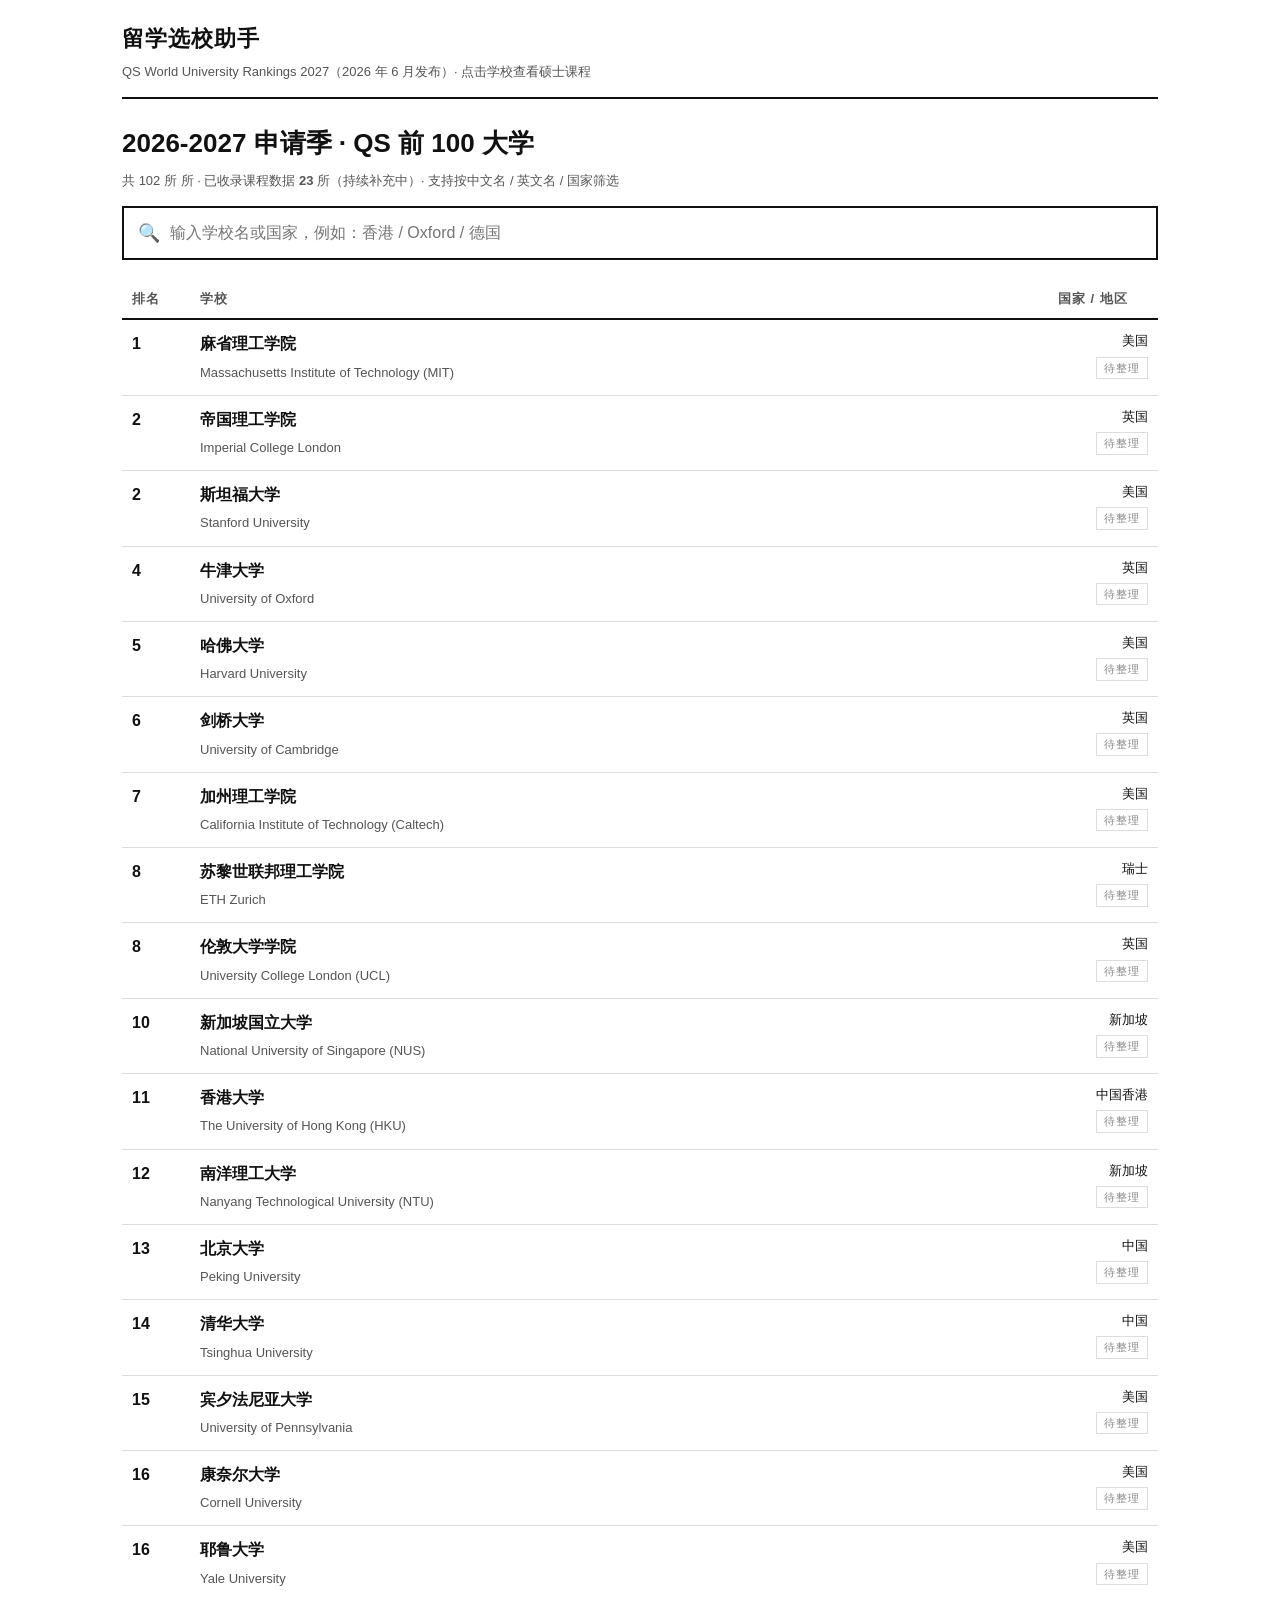
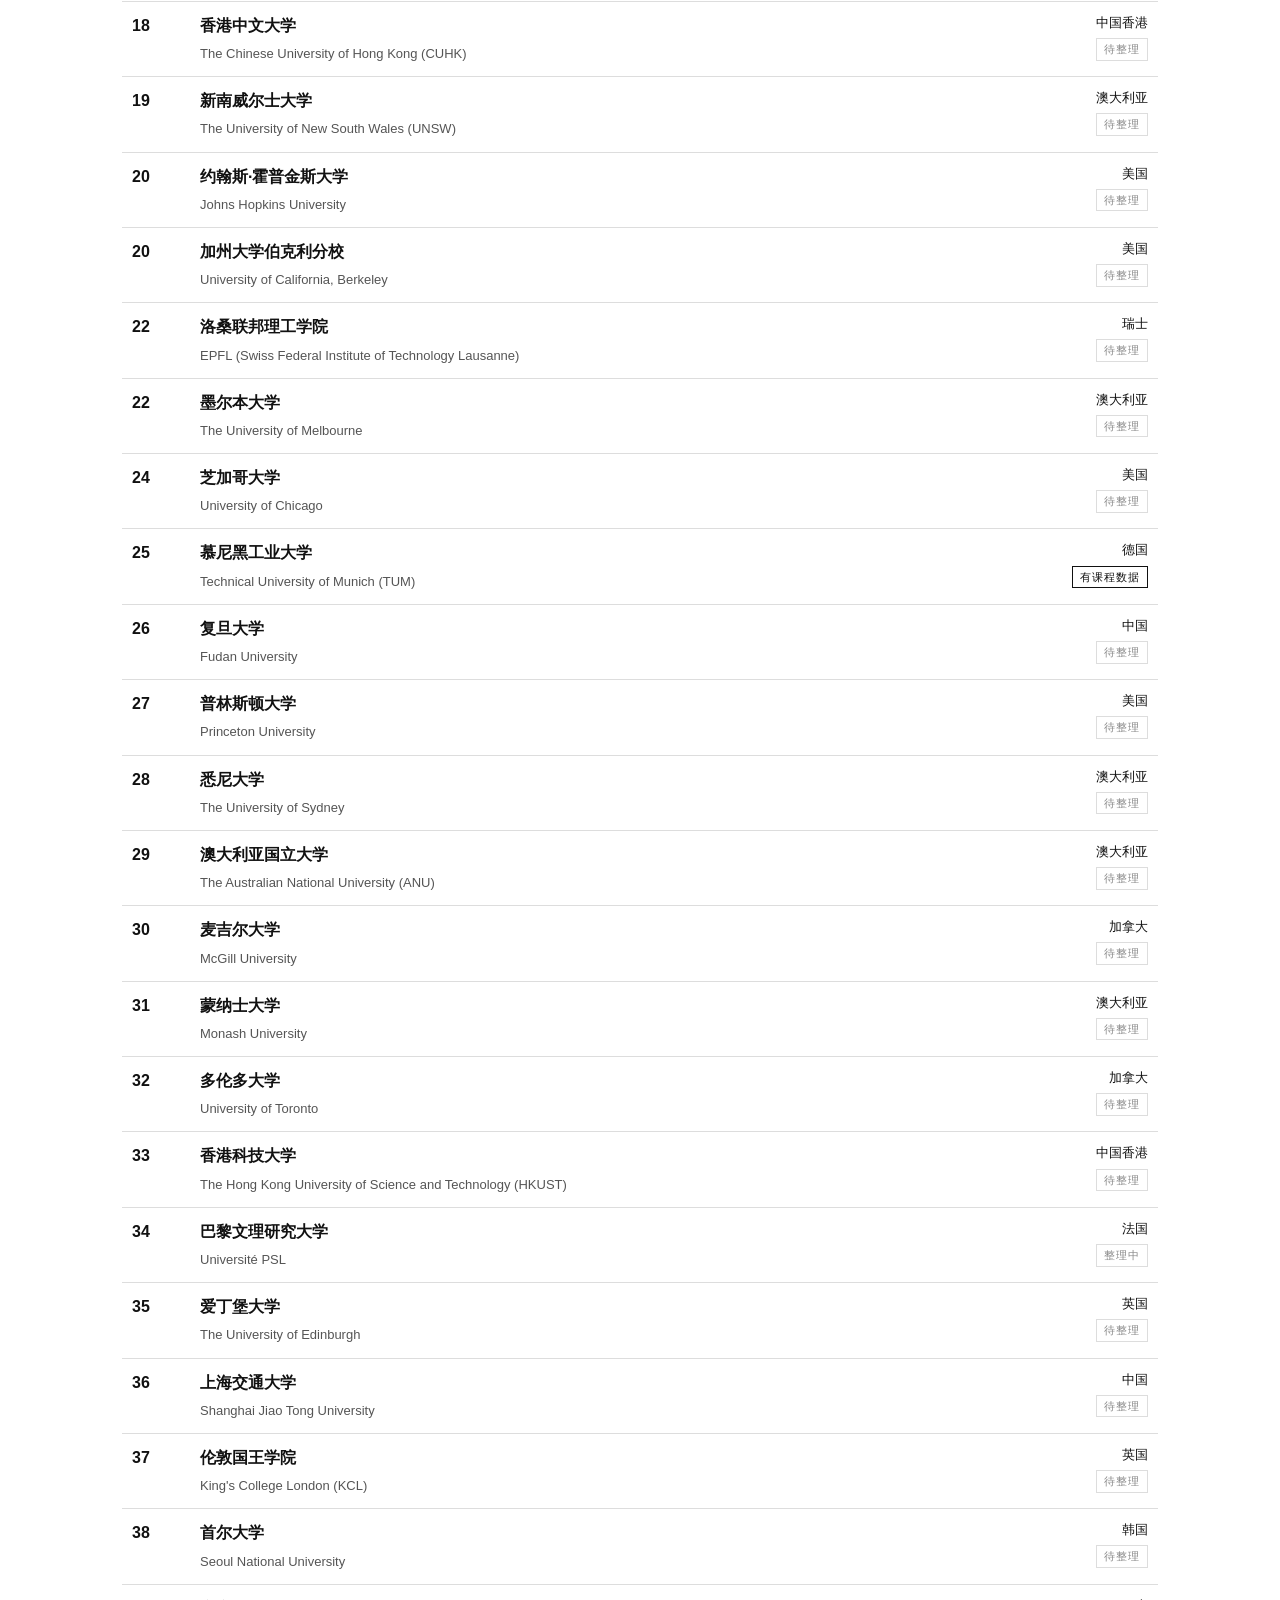
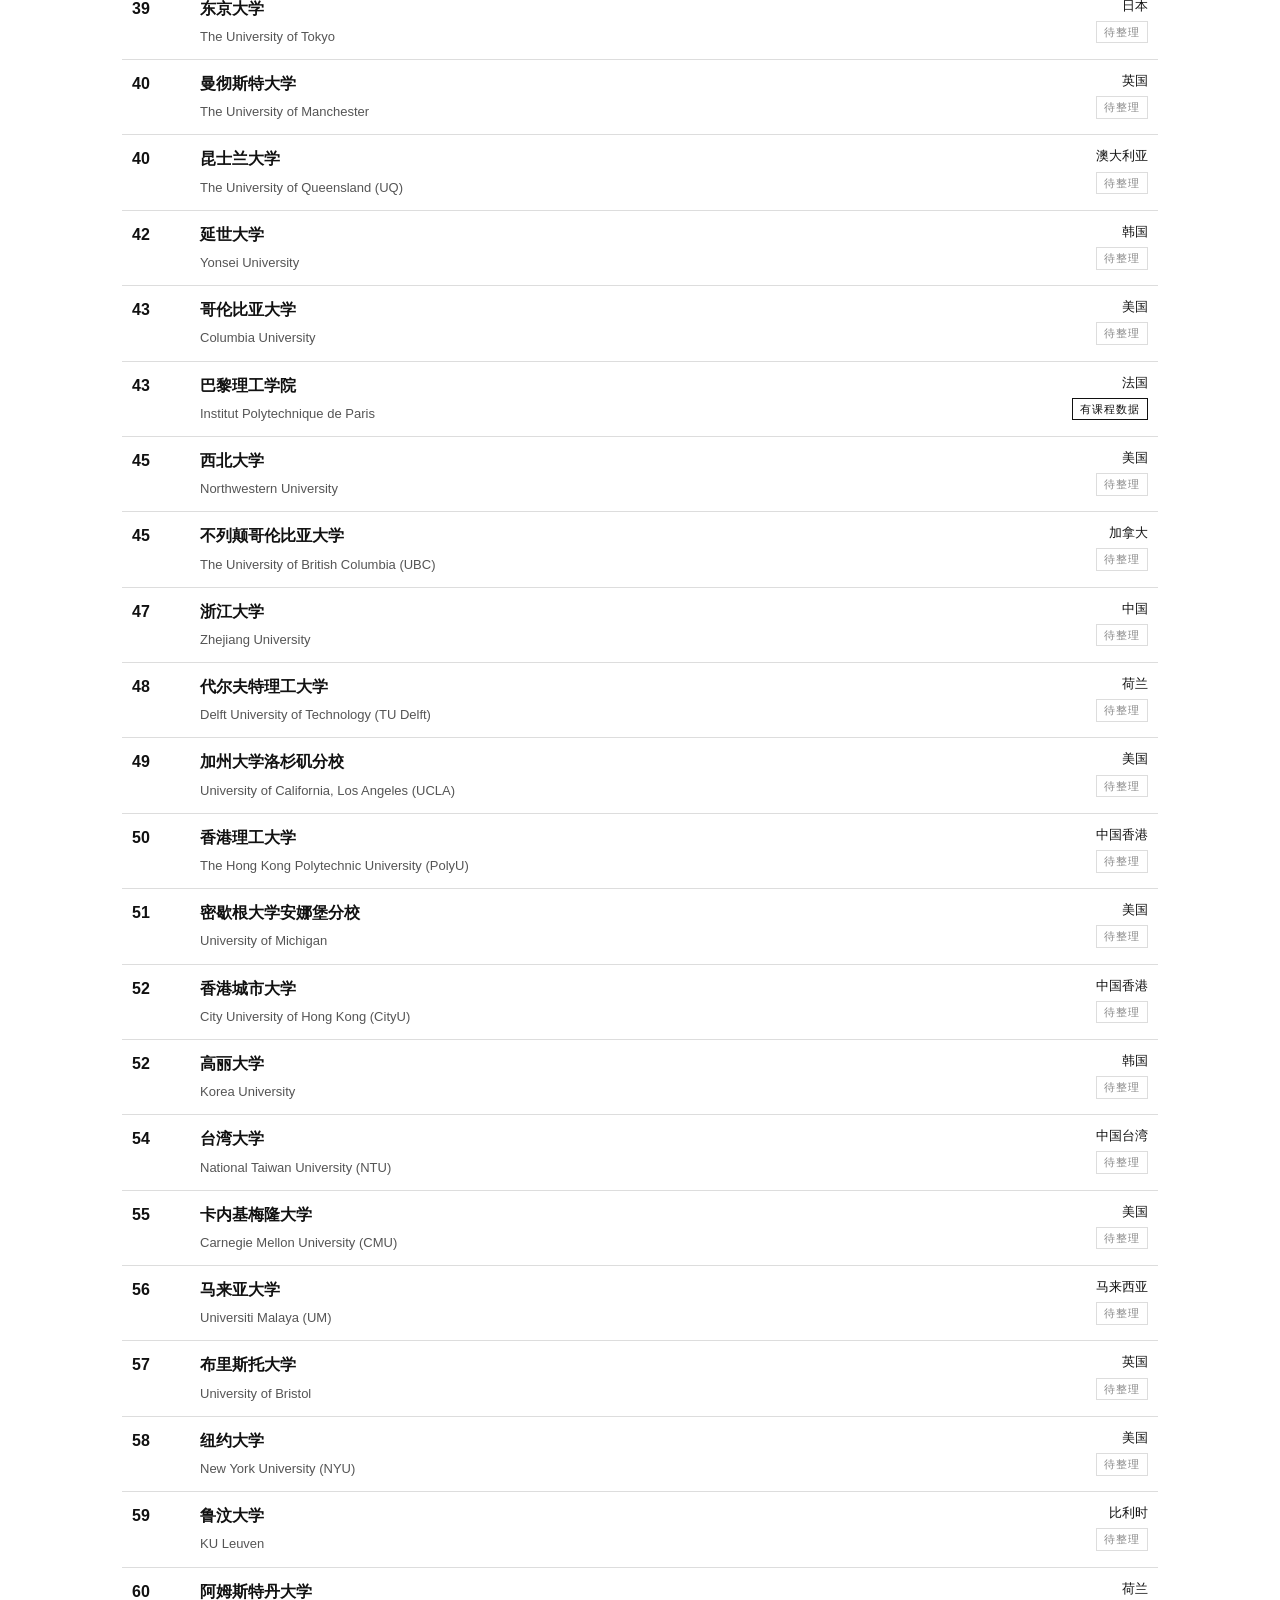
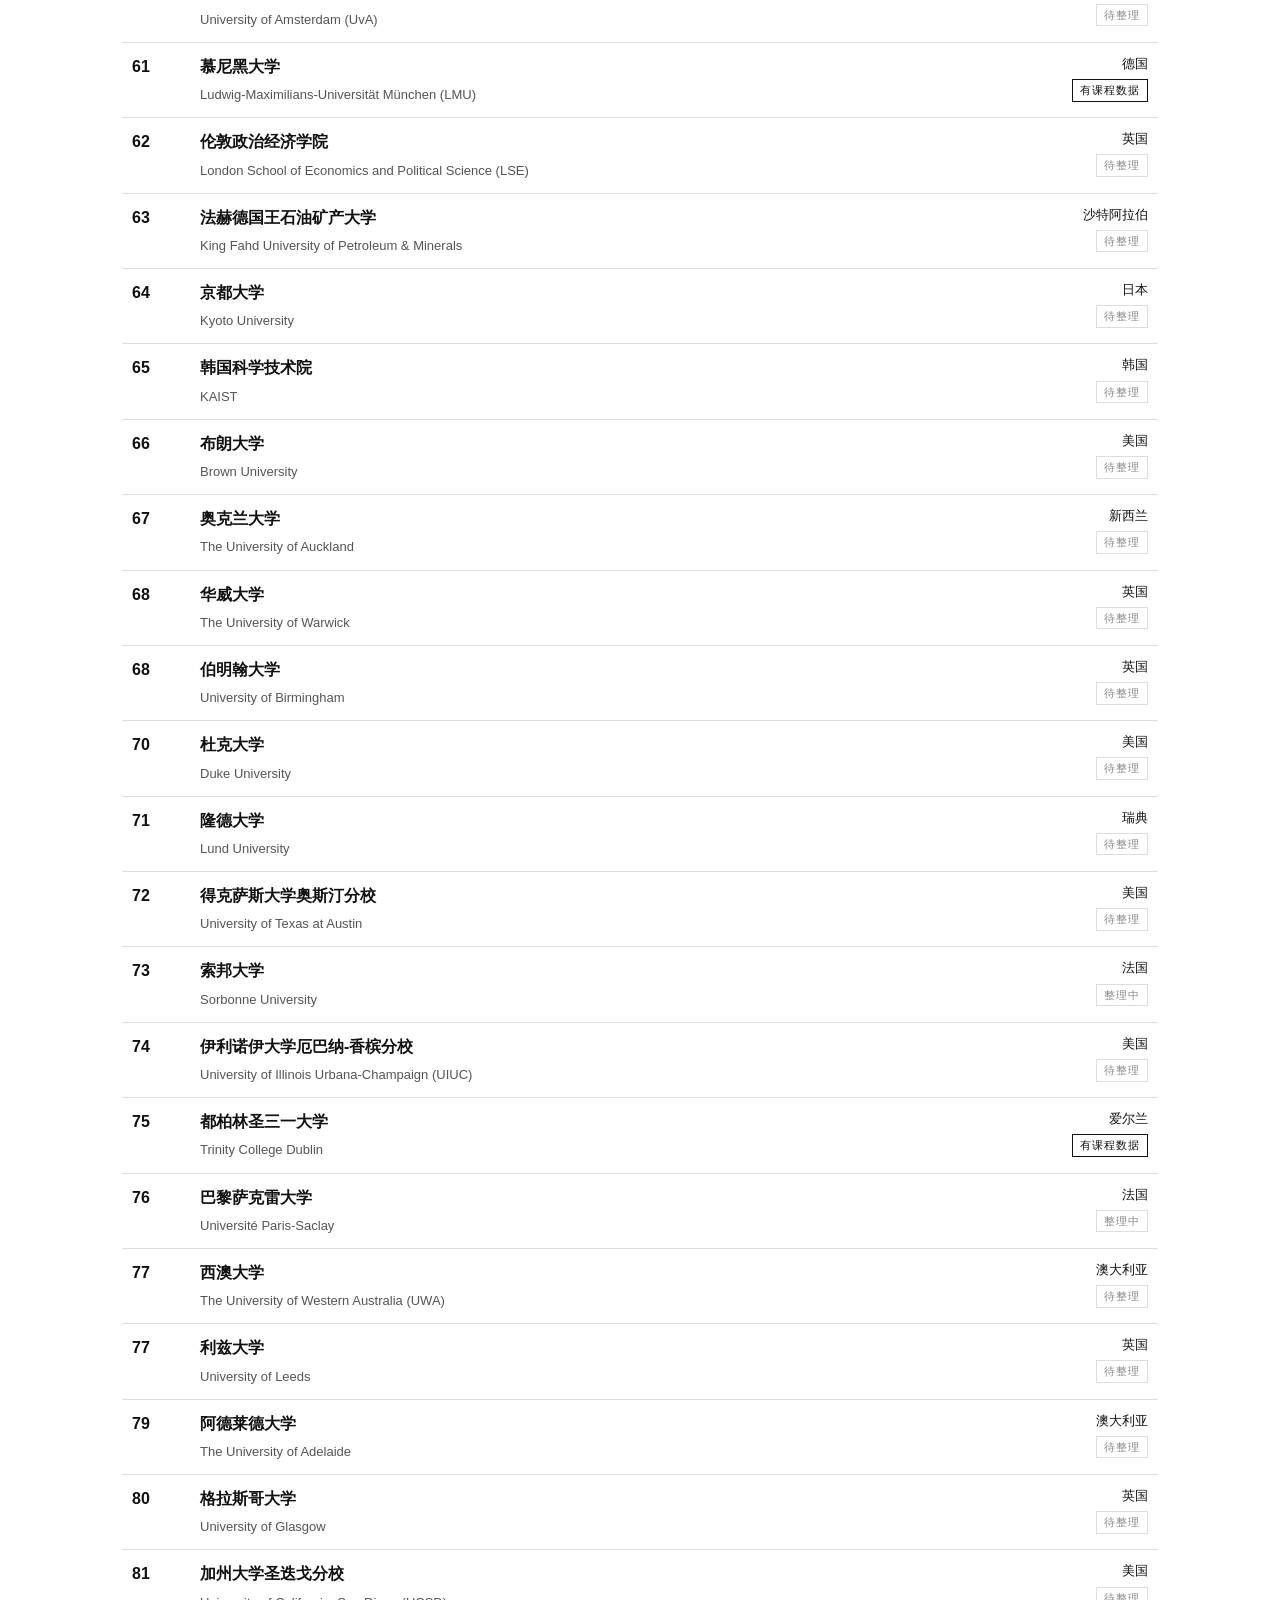
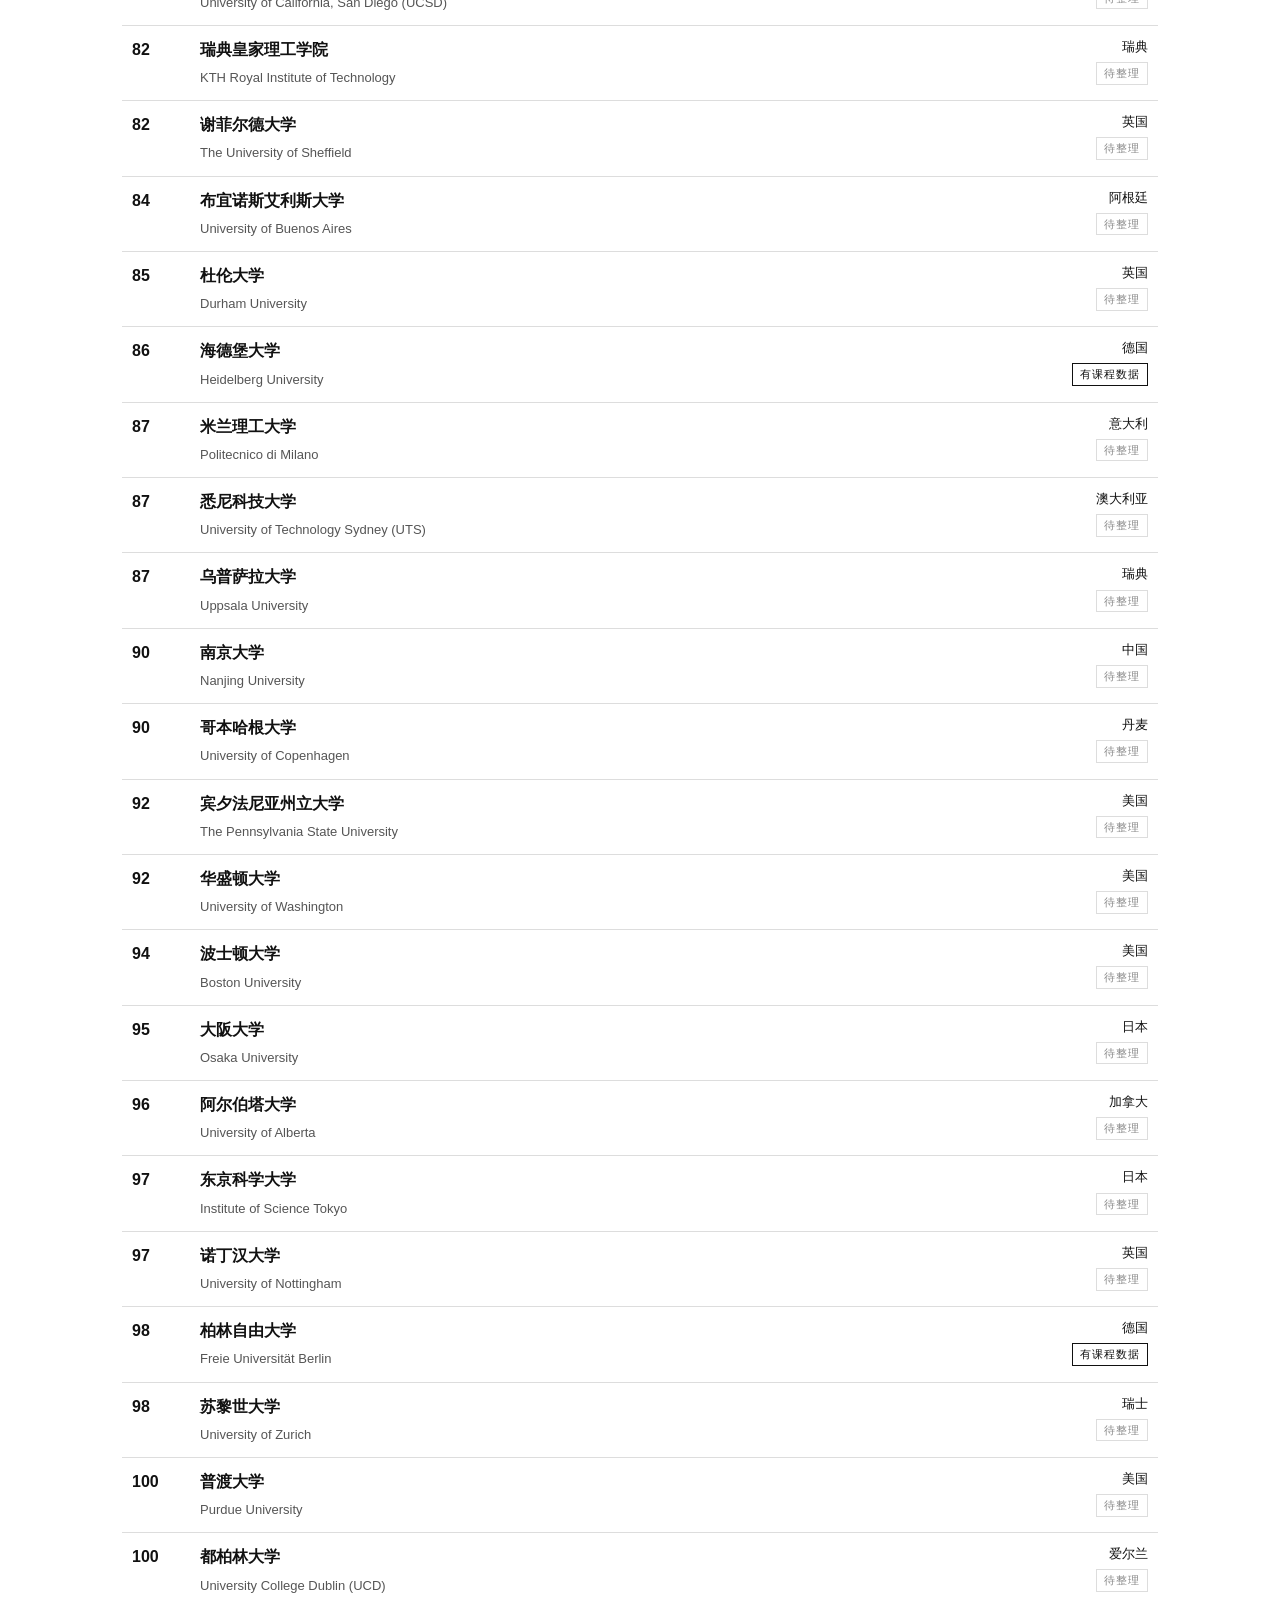
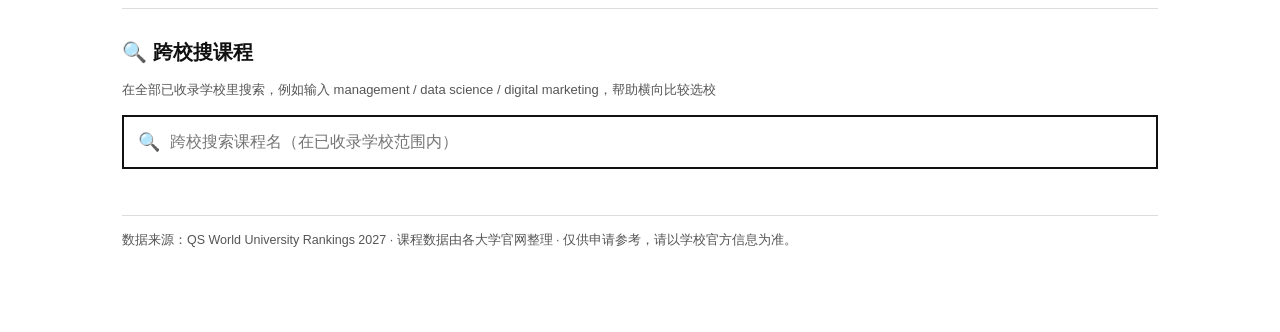
==== index.html @ f17d2b6c "Add files via upload" ====
<!DOCTYPE html>
<html lang="zh-CN">
<head>
<meta charset="UTF-8">
<meta name="viewport" content="width=device-width, initial-scale=1.0">
<title>留学选校助手 · QS 2027 世界大学排名前 100</title>
<link rel="stylesheet" href="css/style.css">
</head>
<body data-page="index">
<main class="container">

  <header class="site">
    <div class="brand"><a href="index.html">留学选校助手</a></div>
    <div class="sub">QS World University Rankings 2027（2026 年 6 月发布）· 点击学校查看硕士课程</div>
  </header>

  <h1>2026-2027 申请季 · QS 前 100 大学</h1>
  <p class="meta" style="color:#555;font-size:13px;">共 <span id="total"></span> 所 · 已收录课程数据 <span id="data-count" style="font-weight:700;">0</span> 所（持续补充中）· 支持按中文名 / 英文名 / 国家筛选</p>

  <div class="search-box">
    <span class="icon">🔍</span>
    <input id="filter" type="text" placeholder="输入学校名或国家，例如：香港 / Oxford / 德国"
           autocomplete="off">
  </div>

  <table class="rank">
    <thead>
      <tr><th>排名</th><th>学校</th><th>国家 / 地区</th></tr>
    </thead>
    <tbody id="school-list"><!-- JS 生成 --></tbody>
  </table>

  <h2>🔍 跨校搜课程</h2>
  <p class="meta" style="color:#555;font-size:13px;">在全部已收录学校里搜索，例如输入 management / data science / digital marketing，帮助横向比较选校</p>
  <div class="search-box">
    <span class="icon">🔍</span>
    <input id="course-global" type="text"
           placeholder="跨校搜索课程名（在已收录学校范围内）"
           autocomplete="off">
    <span class="count" id="course-global-count"></span>
  </div>
  <div id="course-global-results"></div>

  <div id="interest-bar" style="display:none;"></div>
  <footer class="site">
    数据来源：QS World University Rankings 2027 · 课程数据由各大学官网整理 ·
    仅供申请参考，请以学校官方信息为准。
  </footer>

</main>
<script src="data/config.js"></script>
<script src="data/schools.js"></script>
<script src="data/manifest.js"></script>
<script src="js/app.js"></script>
</body>
</html>
---- css/style.css ----
/* ==========================================================
   留学选校助手 - 黑白极简样式
   ========================================================== */
:root {
  --ink: #111;
  --paper: #fff;
  --muted: #555;
  --faint: #888;
  --line: #ddd;
  --line-dark: #111;
}

* { box-sizing: border-box; margin: 0; padding: 0; }

html { -webkit-text-size-adjust: 100%; }

body {
  background: var(--paper);
  color: var(--ink);
  font-family: -apple-system, "PingFang SC", "Hiragino Sans GB",
    "Microsoft YaHei", "Helvetica Neue", Arial, sans-serif;
  font-size: 16px;
  line-height: 1.7;
}

a { color: inherit; text-decoration: none; }
a:hover { text-decoration: underline; }

.container {
  max-width: 1080px;
  margin: 0 auto;
  padding: 20px 22px 80px;
}

/* ---------- 顶部 ---------- */
header.site {
  border-bottom: 2px solid var(--line-dark);
  padding-bottom: 14px;
  margin-bottom: 22px;
}
header.site .brand {
  font-size: 22px;
  font-weight: 700;
  letter-spacing: 1px;
}
header.site .brand a { text-decoration: none; }
header.site .sub {
  color: var(--muted);
  font-size: 13px;
  margin-top: 4px;
}
header.site .sub a { text-decoration: underline; }

h1 { font-size: 26px; margin: 8px 0 4px; }
h2 { font-size: 20px; margin: 26px 0 10px; }

.page-head {
  margin-bottom: 18px;
}
.page-head .meta { color: var(--muted); font-size: 13px; margin: 6px 0 0; }

/* ---------- 搜索框 ---------- */
.search-box {
  display: flex;
  align-items: center;
  gap: 10px;
  border: 2px solid var(--ink);
  padding: 10px 14px;
  margin: 14px 0 20px;
  background: var(--paper);
}
.search-box .icon { font-size: 18px; }
.search-box input {
  flex: 1;
  border: none;
  outline: none;
  font-size: 16px;
  background: transparent;
  color: var(--ink);
  font-family: inherit;
}
.search-box .count { color: var(--muted); font-size: 13px; white-space: nowrap; }

/* ---------- 按钮 ---------- */
.btn {
  display: inline-block;
  background: var(--ink);
  color: var(--paper);
  border: 2px solid var(--ink);
  padding: 10px 20px;
  font-size: 15px;
  cursor: pointer;
  text-decoration: none;
  margin-top: 6px;
}
.btn:hover { background: var(--paper); color: var(--ink); text-decoration: none; }
.btn.big { font-size: 17px; padding: 12px 26px; width: 100%; text-align: center; }

/* ---------- 首页榜单 ---------- */
table.rank {
  width: 100%;
  border-collapse: collapse;
}
table.rank th {
  text-align: left;
  font-size: 13px;
  color: var(--muted);
  border-bottom: 2px solid var(--line-dark);
  padding: 8px 10px;
  letter-spacing: 1px;
}
table.rank td {
  padding: 10px;
  border-bottom: 1px solid var(--line);
  vertical-align: top;
}
table.rank tr.rowlink { cursor: pointer; }
table.rank tr.rowlink:hover { background: var(--ink); color: var(--paper); }
table.rank tr.rowlink:hover a { color: var(--paper); }
table.rank .rankno { width: 68px; font-weight: 700; }
table.rank .school-cn { font-weight: 700; }
table.rank .school-en { color: var(--muted); font-size: 13px; }
table.rank tr.rowlink:hover .school-en { color: #ccc; }
table.rank .country { width: 110px; text-align: right; font-size: 13px; }

.badge {
  display: inline-block;
  font-size: 11px;
  margin-top: 4px;
  padding: 1px 7px;
  border: 1px solid var(--line);
  color: var(--muted);
  letter-spacing: 1px;
}
.badge-ok { border-color: var(--ink); color: var(--ink); }
.badge-wait { color: var(--faint); border-color: var(--line); }

/* ---------- 学校页 ---------- */
.school-head { margin-bottom: 8px; }
.school-head .eng { color: var(--muted); font-size: 16px; }
.school-head .meta { margin-top: 6px; color: var(--muted); font-size: 13px; }
.school-head .meta span { margin-right: 16px; }

.alpha-nav { margin: 6px 0 14px; display: flex; flex-wrap: wrap; gap: 4px; }
.alpha-nav a {
  border: 1px solid var(--line);
  padding: 2px 8px;
  font-size: 13px;
  color: var(--muted);
}
.alpha-nav a:hover, .alpha-nav a.active {
  background: var(--ink); color: var(--paper); text-decoration: none;
  border-color: var(--ink);
}

.group-title {
  font-weight: 700;
  font-size: 16px;
  border-bottom: 2px solid var(--line-dark);
  padding: 6px 2px;
  margin: 22px 0 4px;
}
.course-list { list-style: none; }
.course-list li { border-bottom: 1px solid var(--line); }
.course-list li a {
  display: block;
  padding: 10px 6px;
  font-size: 15px;
}
.course-list li a:hover { background: var(--ink); color: var(--paper); text-decoration: none; }
.course-list .tag { font-size: 12px; color: var(--muted); margin-left: 8px; }
.course-list li a:hover .tag { color: #ccc; }

.notice {
  border: 2px dashed var(--line-dark);
  padding: 18px;
  margin: 18px 0;
  color: var(--muted);
  font-size: 14px;
}
.emptytip { color: var(--muted); padding: 12px 4px; font-size: 14px; }

/* ---------- 课程页 ---------- */

/* ---------- 课程内容简介 ---------- */
.summary-block {
  border: 2px solid var(--line-dark);
  background: #fff;
  padding: 16px 18px;
  margin: 22px 0 0;
}
.summary-label { font-weight: 700; font-size: 14px; letter-spacing: 1px; margin-bottom: 6px; }
.summary-text { font-size: 14.5px; line-height: 1.9; text-align: justify; }
.summary-pending { border-style: dashed; }
.summary-pending .summary-label { color: var(--muted); }
.summary-pending .summary-text { color: var(--muted); }

.crumb { font-size: 13px; color: var(--muted); margin-bottom: 14px; }
.crumb a { text-decoration: underline; }

.course-title { margin-bottom: 6px; }

.info-cards { margin-top: 22px; }
.info-card {
  border: 1px solid var(--line-dark);
  border-bottom: none;
  padding: 14px 16px;
}
.info-card:last-child { border-bottom: 1px solid var(--line-dark); }
.info-card .label {
  font-weight: 700;
  font-size: 13px;
  letter-spacing: 1px;
  color: var(--muted);
  margin-bottom: 2px;
}
.info-card .value { font-size: 15px; white-space: pre-line; }
.info-card-warn { border-width: 3px; background: #f0f0f0; }
.info-card-warn .label { color: var(--ink); }
.info-card-warn .value { font-weight: 700; }


.note {
  margin-top: 18px;
  font-size: 12.5px;
  color: var(--faint);
}


/* ---------- 跨校搜索结果 ---------- */
.hit-row { border-bottom: 1px solid var(--line); }
.hit-row a { display: block; padding: 8px 6px; font-size: 15px; }
.hit-row a:hover { background: var(--ink); color: var(--paper); text-decoration: none; }
.hit-row .tag { font-size: 12px; color: var(--muted); margin-left: 8px; }
.hit-row a:hover .tag { color: #ccc; }


/* ---------- 感兴趣按钮 & 待整理 ---------- */
.interest-zone { text-align: center; padding: 40px 10px; }
.notice-inline { color: var(--muted); font-size: 14px; margin-bottom: 18px; }
.interest-msg { color: var(--muted); font-size: 13px; margin-top: 12px; }
.btn-sm { font-size: 13px; padding: 6px 14px; margin-left: 10px; }
.btn-ghost { background: var(--paper); color: var(--ink); }
.btn-ghost:hover { background: var(--ink); color: var(--paper); }
#interest-bar {
  position: fixed; left: 0; right: 0; bottom: 0; z-index: 99;
  border-top: 2px solid var(--ink); background: var(--paper);
  padding: 10px 16px;
}
.interest-bar-inner { max-width: 1080px; margin: 0 auto; font-size: 14px; display: flex; align-items: center; flex-wrap: wrap; gap: 4px; }

/* ---------- 页脚 ---------- */
footer.site {
  margin-top: 46px;
  border-top: 1px solid var(--line);
  padding-top: 14px;
  font-size: 12.5px;
  color: var(--muted);
}

/* ---------- 移动端 ---------- */
@media (max-width: 640px) {
  body { font-size: 15px; }
  table.rank .school-en { font-size: 12px; }
  table.rank .country { width: 84px; font-size: 12px; }
  .container { padding: 14px 14px 60px; }
  h1 { font-size: 22px; }
}
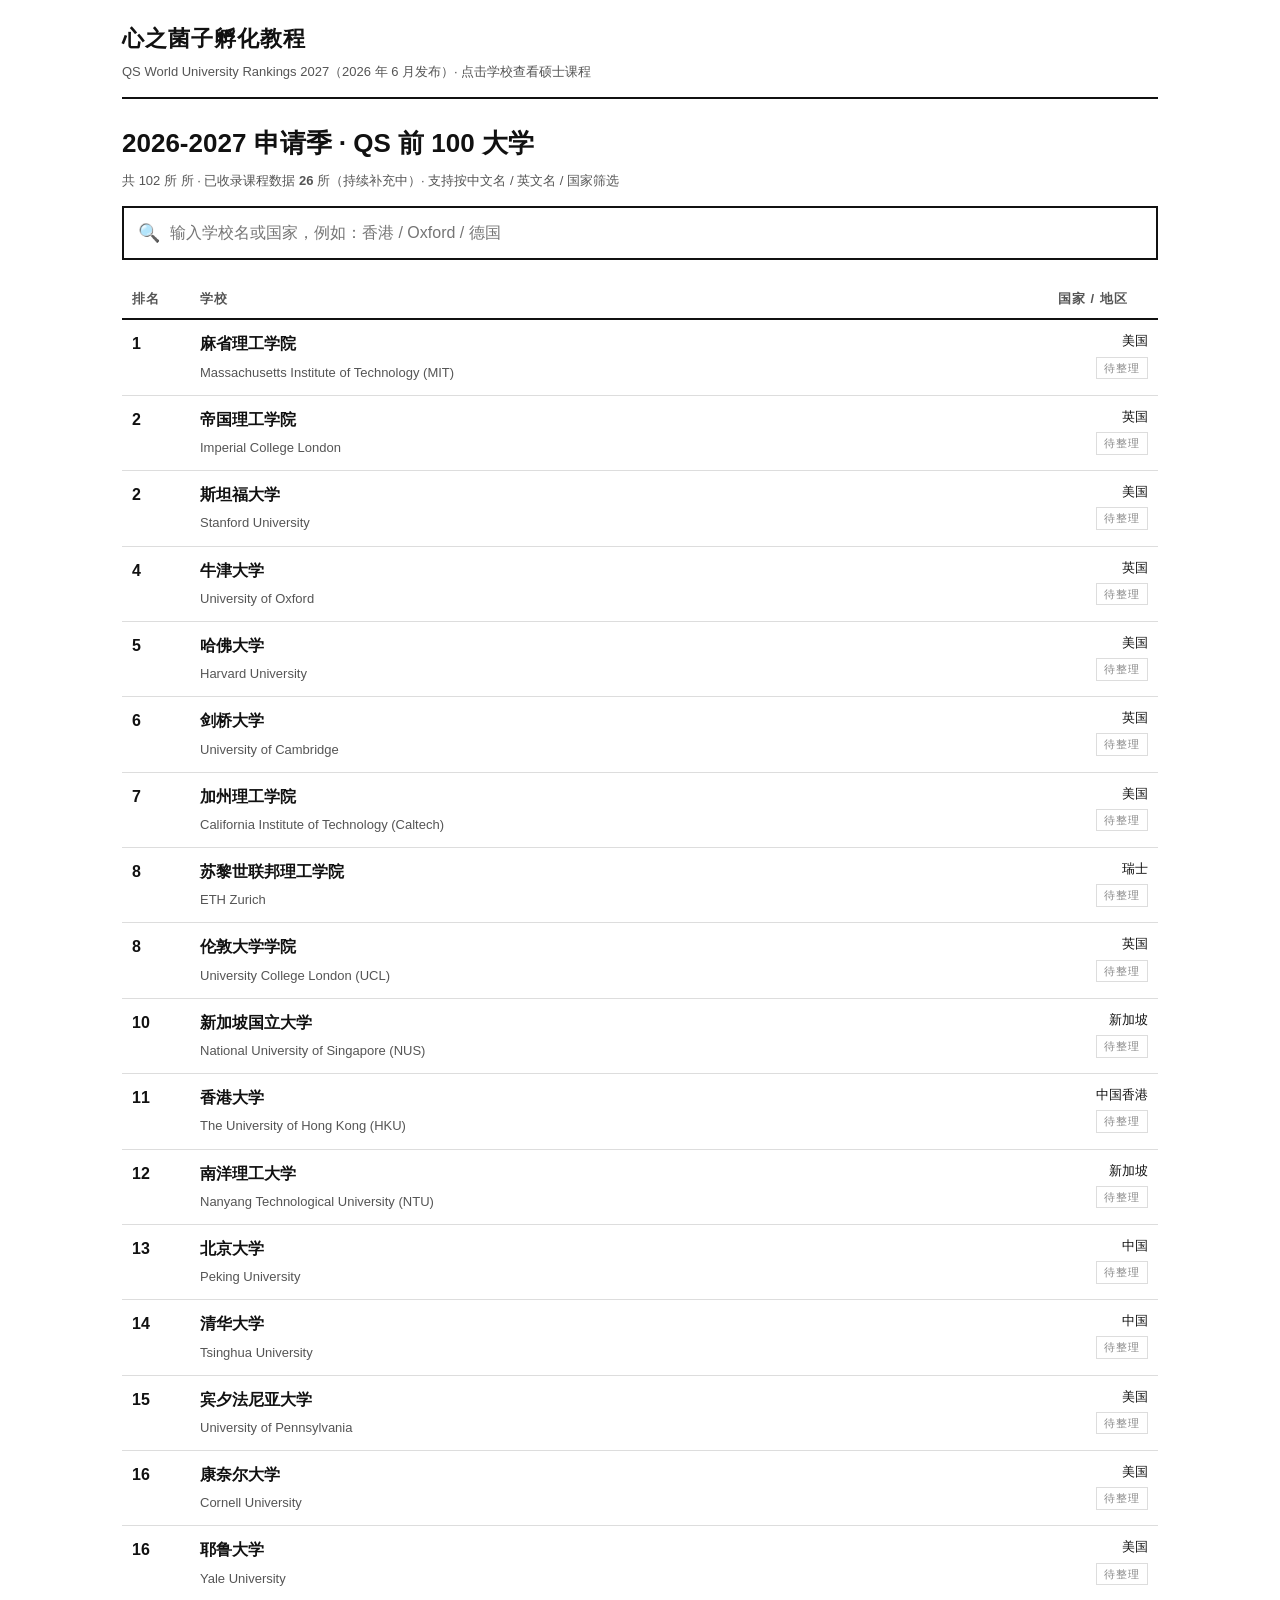
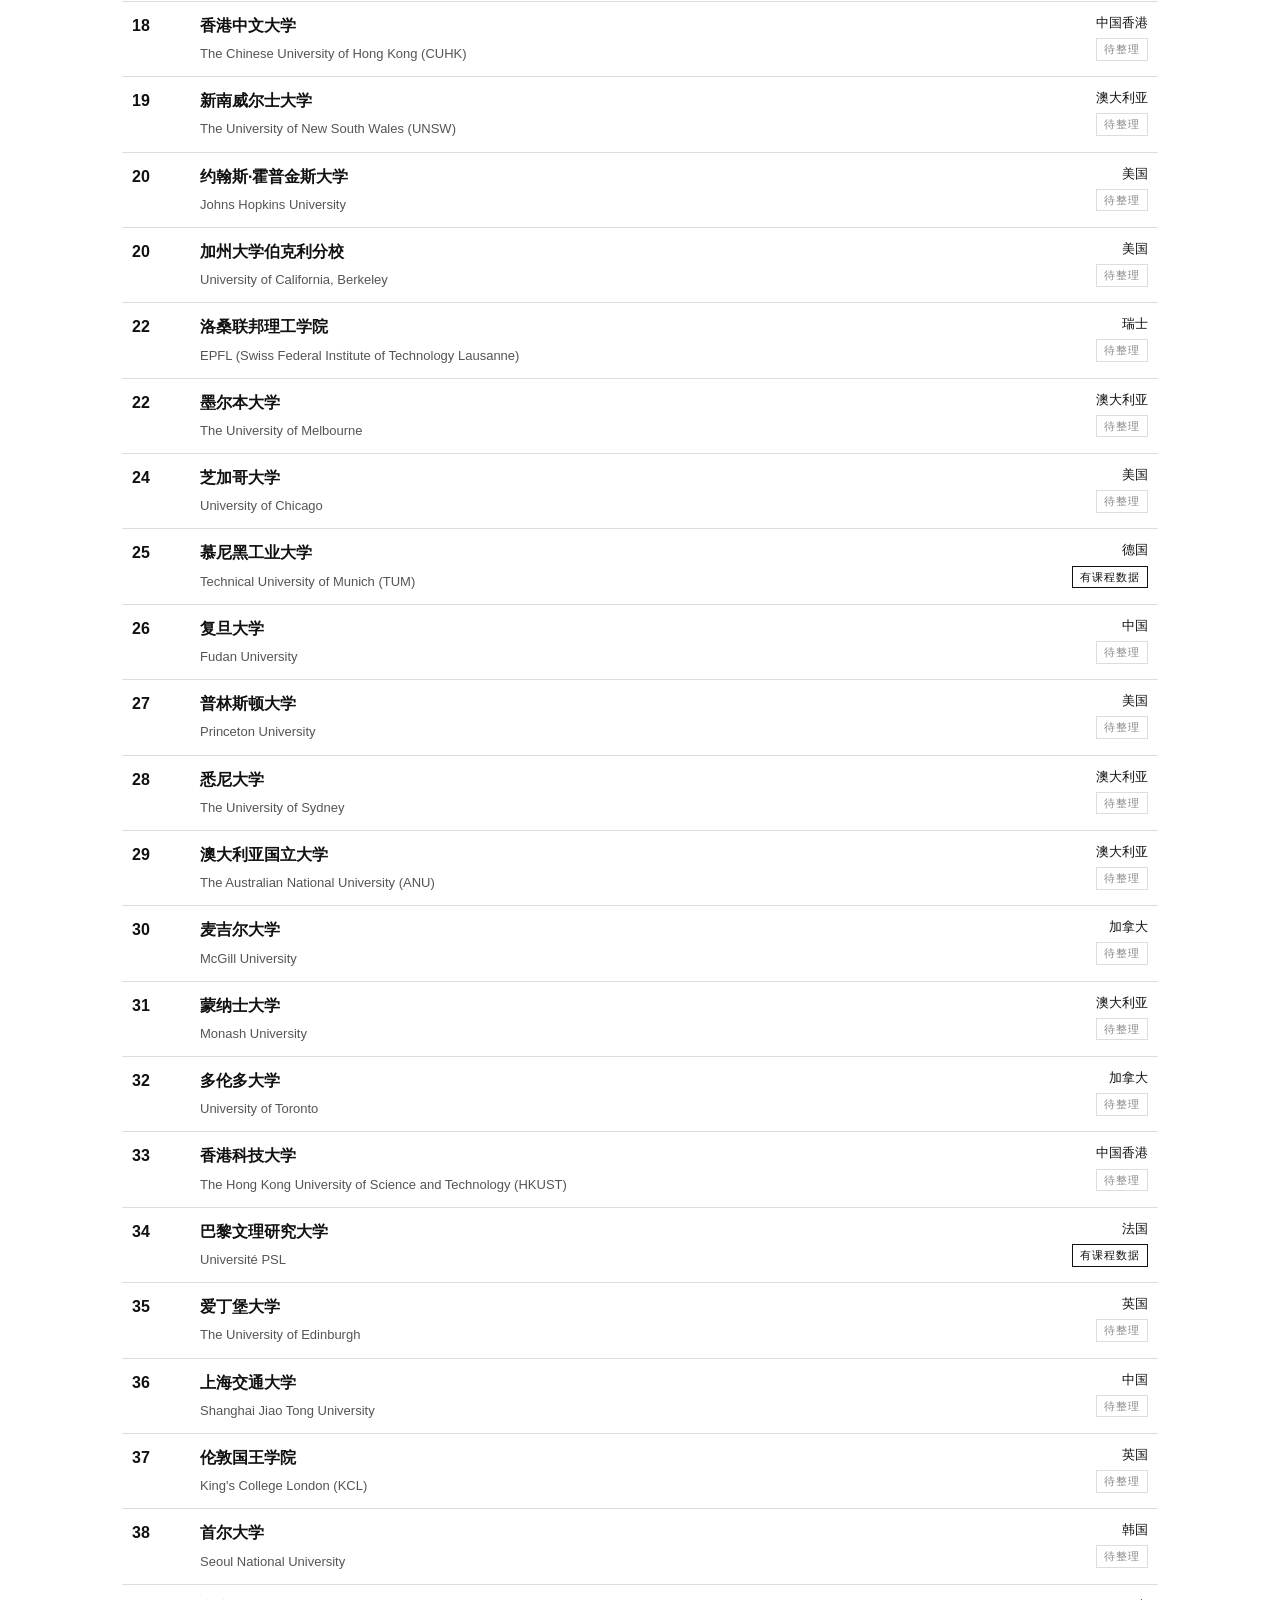
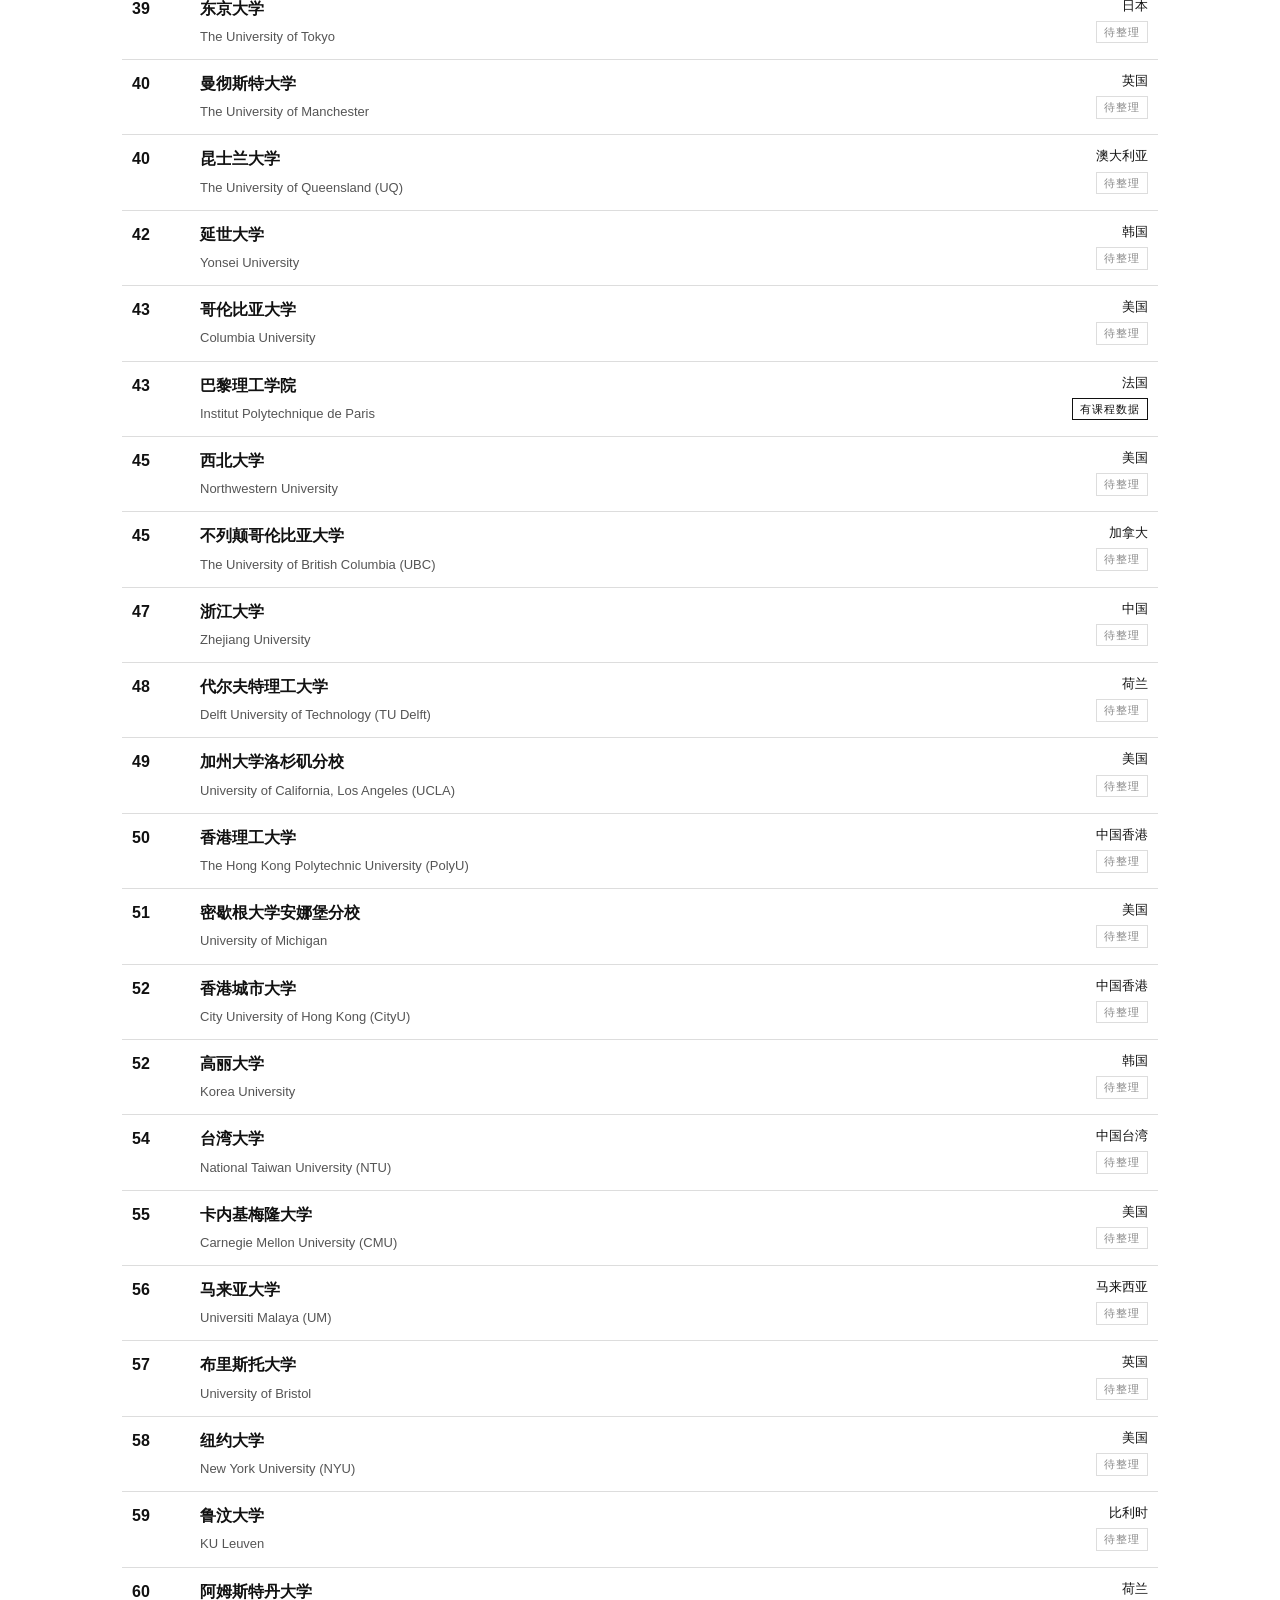
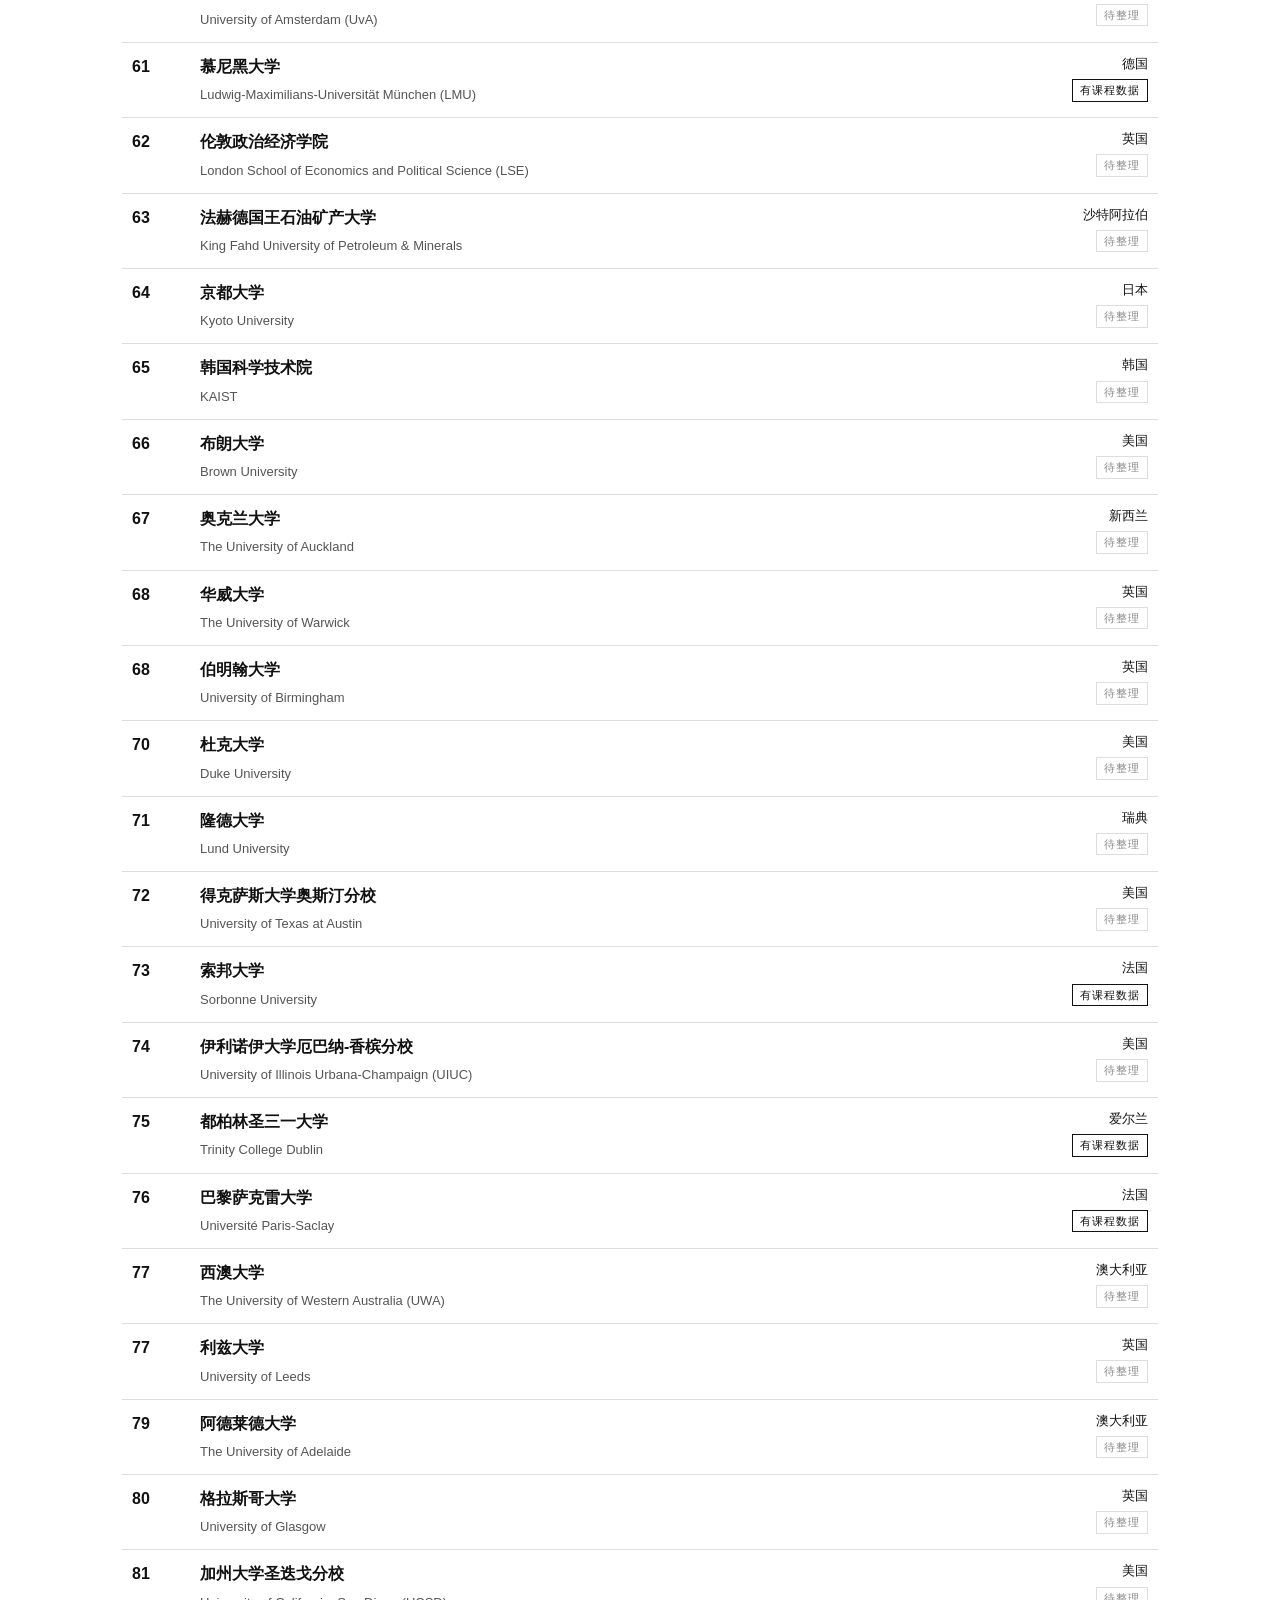
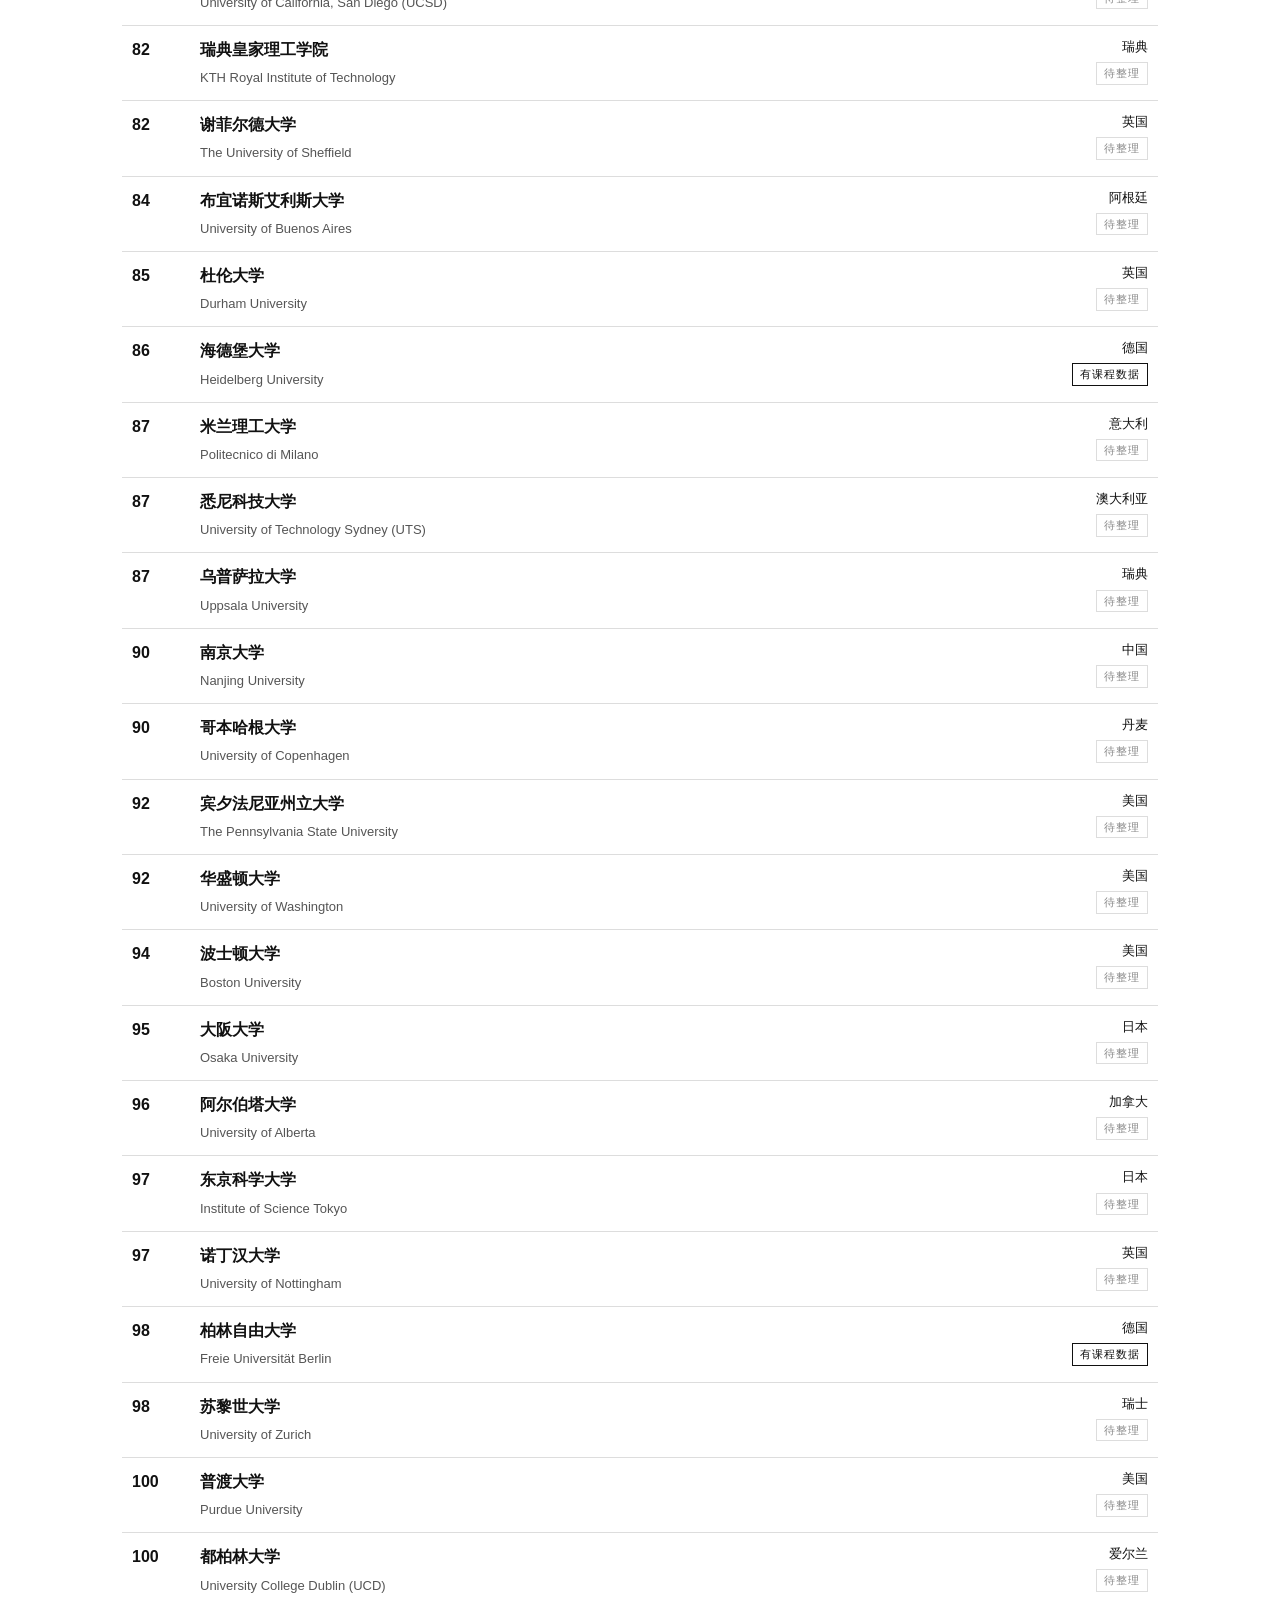
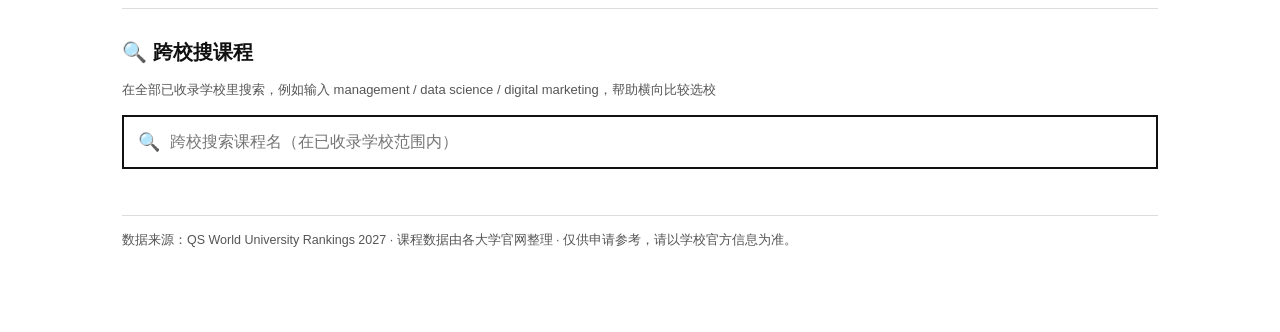
==== commit 9bc20548: "Add files via upload" ====
--- a/index.html
+++ b/index.html
@@ -3,14 +3,14 @@
 <head>
 <meta charset="UTF-8">
 <meta name="viewport" content="width=device-width, initial-scale=1.0">
-<title>留学选校助手 · QS 2027 世界大学排名前 100</title>
+<title>心之菌子孵化教程 · QS 2027 世界大学排名前 100</title>
 <link rel="stylesheet" href="css/style.css">
 </head>
 <body data-page="index">
 <main class="container">
 
   <header class="site">
-    <div class="brand"><a href="index.html">留学选校助手</a></div>
+    <div class="brand"><a href="index.html">心之菌子孵化教程</a></div>
     <div class="sub">QS World University Rankings 2027（2026 年 6 月发布）· 点击学校查看硕士课程</div>
   </header>
 
--- a/css/style.css
+++ b/css/style.css
@@ -1,5 +1,5 @@
 /* ==========================================================
-   留学选校助手 - 黑白极简样式
+   心之菌子孵化教程 - 黑白极简样式
    ========================================================== */
 :root {
   --ink: #111;
@@ -135,6 +135,14 @@
 .badge-ok { border-color: var(--ink); color: var(--ink); }
 .badge-wait { color: var(--faint); border-color: var(--line); }
 
+
+/* ---------- 中英对照课程名 ---------- */
+.t-en { display: block; font-size: 15px; }
+.t-cn { display: block; font-size: 12.5px; color: var(--muted); margin-top: 2px; }
+.course-list li a:hover .t-cn, .hit-row a:hover .t-cn { color: #ccc; }
+.cn-title { font-size: 18px; color: var(--muted); }
+.hit-row .t-cn { display: inline; margin-left: 4px; }
+
 /* ---------- 学校页 ---------- */
 .school-head { margin-bottom: 8px; }
 .school-head .eng { color: var(--muted); font-size: 16px; }
